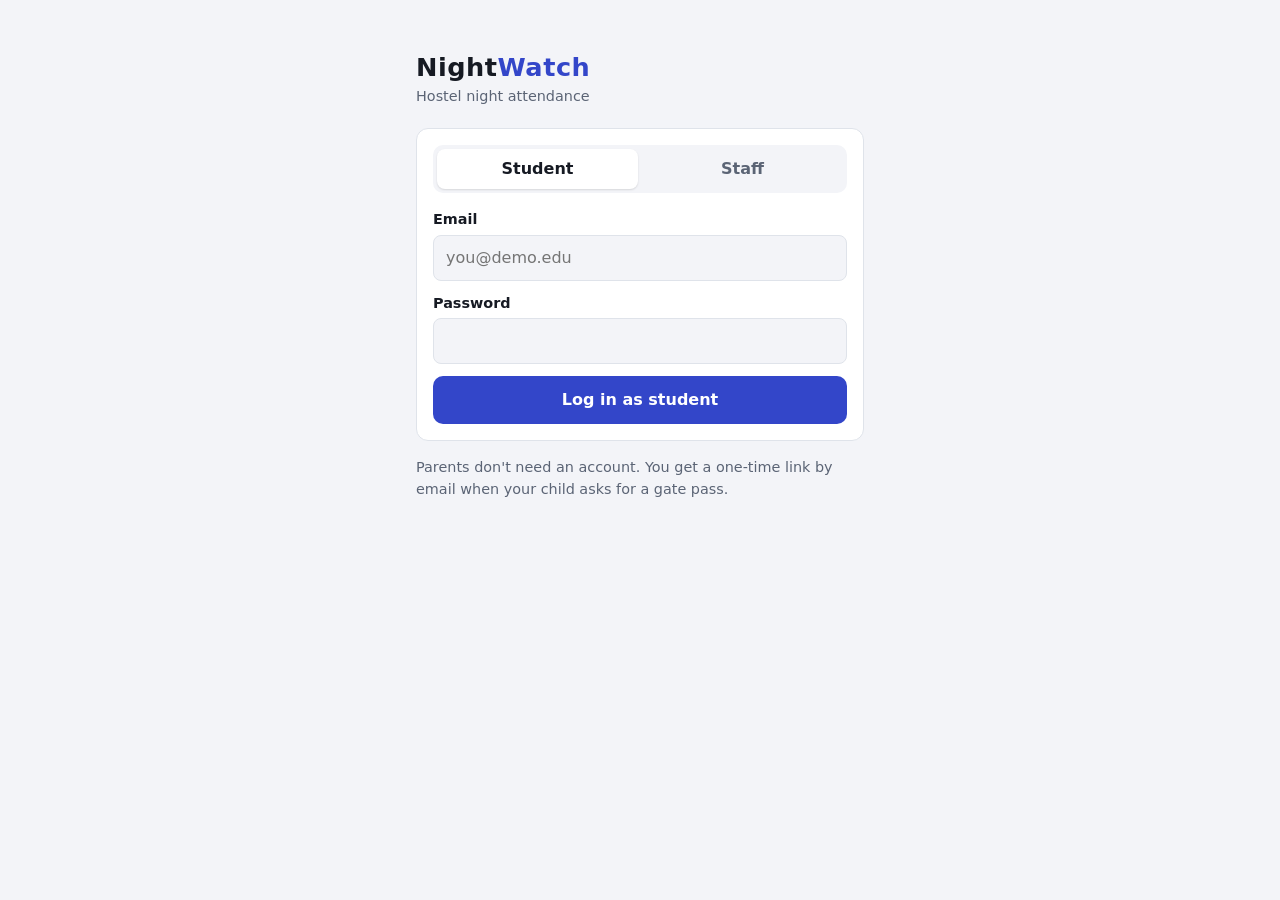
==== frontend/guard.html @ 0f548b11 "NightWatch: backend, all frontend pages, HTTPS phone demo - FastAPI backend with QR + Wi-Fi check-in" ====
<!doctype html>
<html lang="en">
<head>
  <meta charset="utf-8">
  <meta name="viewport" content="width=device-width, initial-scale=1">
  <title>NightWatch Guard</title>
  <link rel="icon" href="data:,">
  <link rel="stylesheet" href="styles.css">
</head>
<body>
<main class="wrap">
  <div class="topbar">
    <div>
      <div class="brand">Night<span>Watch</span></div>
      <div class="muted" id="who">&nbsp;</div>
    </div>
    <button class="btn secondary small" onclick="NW.logout()">Log out</button>
  </div>

  <section class="card">
    <h2>Reception screen</h2>
    <p class="muted">Open this on the reception display. It shows the check-in QR and changes it every 15 seconds.</p>
    <a class="btn" id="reception-link" href="reception.html">Open reception screen</a>
  </section>

  <section class="card">
    <div class="row" style="justify-content:space-between">
      <h2 style="margin:0">Approved gate passes today</h2>
      <button class="btn secondary small" id="refresh">Refresh</button>
    </div>
    <p class="muted" style="margin-top:8px">Only passes approved by both the parent and the warden appear here. Each pass is valid for today only.</p>
    <ul class="list" id="passes"><li class="muted">Loading…</li></ul>
  </section>
</main>

<script src="api.js"></script>
<script>
  const session = NW.requireLogin(["guard"]);
  document.getElementById("who").textContent = session.name;
  document.getElementById("reception-link").href = "reception.html?block=" + session.block_id;

  async function loadPasses() {
    const list = document.getElementById("passes");
    try {
      const passes = await NW.api(`/api/blocks/${session.block_id}/passes`);
      list.innerHTML = passes.length
        ? passes.map(p => `<li>
            <div><strong>${NW.esc(p.student)}</strong> · Room ${NW.esc(p.room)}
              <div class="muted">${NW.esc(p.reason)}</div></div>
            <span class="pill ok">Approved</span>
          </li>`).join("")
        : '<li class="muted">No approved passes for today.</li>';
    } catch (err) {
      list.innerHTML = `<li class="muted">${NW.esc(err.message)}</li>`;
    }
  }

  document.getElementById("refresh").addEventListener("click", loadPasses);
  setInterval(loadPasses, 60000);
  loadPasses();
</script>
</body>
</html>
---- frontend/styles.css ----
/* styles.css -- shared look for every NightWatch page. Mobile first. */
:root {
  --bg: #f3f4f8;
  --card: #ffffff;
  --text: #161a23;
  --muted: #5b6475;
  --line: #dfe3ea;
  --accent: #3346c9;
  --accent-text: #ffffff;
  --ok: #17754a;   --ok-bg: #e2f4ea;
  --warn: #8f5a00; --warn-bg: #fcf0d9;
  --bad: #b42318;  --bad-bg: #fdeae8;
  --radius: 12px;
  /* nightly report chart (checked for colour-blind separation) */
  --c-ontime: #17754a; --c-late: #d08a00; --c-absent: #b42318;
}
@media (prefers-color-scheme: dark) {
  :root {
    --bg: #0e1117;
    --card: #171b24;
    --text: #e8ebf2;
    --muted: #9aa3b5;
    --line: #2a3040;
    --accent: #8292ff;
    --accent-text: #0e1117;
    --ok: #5fd39a;   --ok-bg: #12291f;
    --warn: #f0b75a; --warn-bg: #2d2412;
    --bad: #ff8a80;  --bad-bg: #331a19;
    --c-ontime: #30a06a; --c-late: #b5841a; --c-absent: #e35a72;
  }
}

* { box-sizing: border-box; }
body {
  margin: 0;
  background: var(--bg);
  color: var(--text);
  font: 16px/1.5 system-ui, -apple-system, "Segoe UI", Roboto, sans-serif;
}
.wrap { max-width: 480px; margin: 0 auto; padding: 16px; }
h1, h2, h3 { line-height: 1.25; margin: 0 0 8px; }
h1 { font-size: 1.5rem; }
h2 { font-size: 1.1rem; }
p { margin: 0 0 12px; }
.muted { color: var(--muted); font-size: 0.9rem; }
.hidden { display: none !important; }

/* top bar with name + logout */
.topbar {
  display: flex; align-items: center; justify-content: space-between; gap: 12px;
  margin-bottom: 16px;
}
.brand { font-weight: 700; letter-spacing: 0.02em; }
.brand span { color: var(--accent); }

.card {
  background: var(--card);
  border: 1px solid var(--line);
  border-radius: var(--radius);
  padding: 16px;
  margin-bottom: 16px;
}

/* buttons */
.btn {
  display: inline-block; width: 100%;
  padding: 12px 16px; border: 0; border-radius: 10px;
  background: var(--accent); color: var(--accent-text);
  font: inherit; font-weight: 600; cursor: pointer;
  text-align: center; text-decoration: none;
}
.btn:disabled { opacity: 0.55; cursor: default; }
.btn.secondary { background: transparent; color: var(--text); border: 1px solid var(--line); }
.btn.small { width: auto; padding: 6px 12px; font-size: 0.9rem; }

/* form fields */
label { display: block; font-size: 0.9rem; font-weight: 600; margin-bottom: 4px; }
input, select, textarea {
  width: 100%; padding: 10px 12px; margin-bottom: 12px;
  border: 1px solid var(--line); border-radius: 8px;
  background: var(--bg); color: var(--text); font: inherit;
}
textarea { resize: vertical; min-height: 70px; }

/* Student / Staff tabs on the login page */
.tabs { display: flex; gap: 4px; padding: 4px; background: var(--bg); border-radius: 10px; margin-bottom: 16px; }
.tabs button {
  flex: 1; padding: 8px; border: 0; border-radius: 8px;
  background: transparent; color: var(--muted); font: inherit; font-weight: 600; cursor: pointer;
}
.tabs button.active { background: var(--card); color: var(--text); box-shadow: 0 1px 2px rgb(0 0 0 / 0.12); }

/* status pills */
.pill { display: inline-block; padding: 2px 10px; border-radius: 999px; font-size: 0.85rem; font-weight: 600; }
.pill.ok   { color: var(--ok);   background: var(--ok-bg); }
.pill.warn { color: var(--warn); background: var(--warn-bg); }
.pill.bad  { color: var(--bad);  background: var(--bad-bg); }
.pill.info { color: var(--muted); background: var(--bg); }

/* inline messages */
.msg { padding: 10px 12px; border-radius: 8px; margin-bottom: 12px; font-size: 0.95rem; }
.msg.error { color: var(--bad); background: var(--bad-bg); }
.msg.ok    { color: var(--ok);  background: var(--ok-bg); }
.msg.info  { color: var(--warn); background: var(--warn-bg); }

/* simple list rows */
.list { list-style: none; margin: 0; padding: 0; }
.list li {
  display: flex; justify-content: space-between; align-items: center; gap: 12px;
  padding: 10px 0; border-top: 1px solid var(--line);
}
.list li:first-child { border-top: 0; }

/* big status line on the student page */
.status-big { font-size: 1.35rem; font-weight: 700; margin: 4px 0 8px; }
#reader { width: 100%; border-radius: 10px; overflow: hidden; margin-bottom: 12px; }

/* wider pages for staff (laptop screens) */
.wrap.wide { max-width: 960px; }
.grid2 { display: grid; gap: 16px; grid-template-columns: 1fr; }
@media (min-width: 800px) { .grid2 { grid-template-columns: 1fr 1fr; } .grid2 > .card { margin-bottom: 0; } }
.row { display: flex; gap: 8px; align-items: center; flex-wrap: wrap; }
.row select, .row input { width: auto; margin: 0; }
.actions { display: flex; gap: 6px; flex-wrap: wrap; justify-content: flex-end; }
.btn.ok  { background: var(--ok);  color: var(--card); }
.btn.bad { background: var(--bad); color: var(--card); }

/* stat tiles (tonight's counts) */
.stats { display: grid; grid-template-columns: repeat(3, 1fr); gap: 8px; }
.stat { background: var(--bg); border-radius: 10px; padding: 10px; }
.stat b { display: block; font-size: 1.5rem; line-height: 1.2; }
.stat span { color: var(--muted); font-size: 0.8rem; }

/* nightly chart */
.chart-wrap { position: relative; }
.chart-wrap svg { display: block; width: 100%; height: auto; }
.legend { display: flex; gap: 16px; flex-wrap: wrap; font-size: 0.85rem; color: var(--muted); margin-bottom: 8px; }
.legend i { display: inline-block; width: 10px; height: 10px; border-radius: 2px; margin-right: 6px; vertical-align: -1px; }
.tooltip {
  position: absolute; pointer-events: none; z-index: 2;
  background: var(--card); border: 1px solid var(--line); border-radius: 8px;
  padding: 8px 10px; font-size: 0.85rem; box-shadow: 0 4px 12px rgb(0 0 0 / 0.15); white-space: nowrap;
}
table.data { width: 100%; border-collapse: collapse; font-size: 0.9rem; }
table.data th, table.data td { text-align: right; padding: 4px 8px; border-top: 1px solid var(--line); }
table.data th:first-child, table.data td:first-child { text-align: left; }
details summary { cursor: pointer; color: var(--muted); font-size: 0.9rem; margin-top: 8px; }
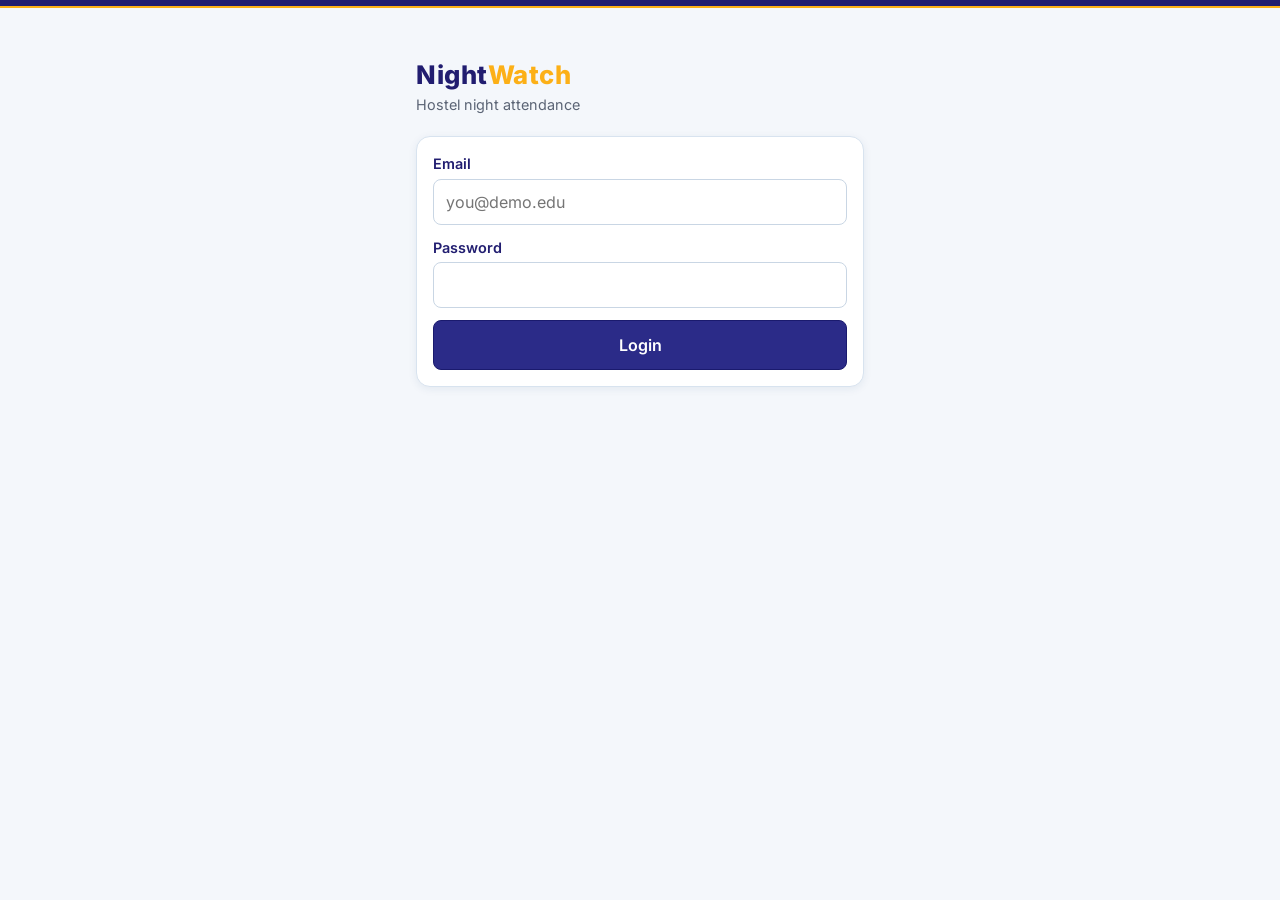
==== commit 4352f808: "Add ID card desk, change history, warden register and CSV downloads - scan.html: block reception des" ====
--- a/frontend/guard.html
+++ b/frontend/guard.html
@@ -24,6 +24,12 @@
   </section>
 
   <section class="card">
+    <h2>ID card check-in</h2>
+    <p class="muted">For students checking in with their university ID card: scan the barcode with this device's camera, or tap the card on a USB card reader.</p>
+    <a class="btn" id="scan-link" href="scan.html">Open ID desk</a>
+  </section>
+
+  <section class="card">
     <div class="row" style="justify-content:space-between">
       <h2 style="margin:0">Approved gate passes today</h2>
       <button class="btn secondary small" id="refresh">Refresh</button>
@@ -38,6 +44,7 @@
   const session = NW.requireLogin(["guard"]);
   document.getElementById("who").textContent = session.name;
   document.getElementById("reception-link").href = "reception.html?block=" + session.block_id;
+  document.getElementById("scan-link").href = "scan.html?block=" + session.block_id;
 
   async function loadPasses() {
     const list = document.getElementById("passes");
--- a/frontend/styles.css
+++ b/frontend/styles.css
@@ -1,33 +1,35 @@
-/* styles.css -- shared look for every NightWatch page. Mobile first. */
+/* styles.css -- shared look for every NightWatch page. Mobile first.
+   Colours, font and card style follow the BITS ERP Gateway (apps.bits-pilani.ac.in)
+   so NightWatch feels like part of the same family. The ERP is light-only, so we are too. */
+
+/* Inter, the ERP's font. Stored locally (vendor/) so the demo works without internet. */
+@font-face {
+  font-family: "Inter";
+  font-style: normal;
+  font-weight: 400 800;
+  font-display: swap;
+  src: url("vendor/inter-latin.woff2") format("woff2");
+}
+
 :root {
-  --bg: #f3f4f8;
+  color-scheme: light;
+  --bg: #f4f7fb;
   --card: #ffffff;
-  --text: #161a23;
+  --text: #111827;
   --muted: #5b6475;
-  --line: #dfe3ea;
-  --accent: #3346c9;
+  --line: #d8e3ef;
+  --navy: #211d70;          /* ERP headings + banner strip */
+  --gold: #fcb017;          /* ERP "Gateway" wordmark */
+  --accent: #2b2b88;        /* ERP buttons */
+  --accent-hover: #12124d;
   --accent-text: #ffffff;
-  --ok: #17754a;   --ok-bg: #e2f4ea;
-  --warn: #8f5a00; --warn-bg: #fcf0d9;
-  --bad: #b42318;  --bad-bg: #fdeae8;
-  --radius: 12px;
-  /* nightly report chart (checked for colour-blind separation) */
-  --c-ontime: #17754a; --c-late: #d08a00; --c-absent: #b42318;
-}
-@media (prefers-color-scheme: dark) {
-  :root {
-    --bg: #0e1117;
-    --card: #171b24;
-    --text: #e8ebf2;
-    --muted: #9aa3b5;
-    --line: #2a3040;
-    --accent: #8292ff;
-    --accent-text: #0e1117;
-    --ok: #5fd39a;   --ok-bg: #12291f;
-    --warn: #f0b75a; --warn-bg: #2d2412;
-    --bad: #ff8a80;  --bad-bg: #331a19;
-    --c-ontime: #30a06a; --c-late: #b5841a; --c-absent: #e35a72;
-  }
+  --tint: #f8fbff;          /* ERP tile background */
+  --ok: #2f7d3f;   --ok-bg: #dff5e3;
+  --warn: #8a6516; --warn-bg: #fff4dc;
+  --bad: #b3261e;  --bad-bg: #fdeaea;
+  --info: #2870b7; --info-bg: #e3f0ff;
+  --radius: 14px;
+  --shadow: 0 2px 8px rgba(30, 70, 110, 0.08);
 }
 
 * { box-sizing: border-box; }
@@ -35,12 +37,17 @@
   margin: 0;
   background: var(--bg);
   color: var(--text);
-  font: 16px/1.5 system-ui, -apple-system, "Segoe UI", Roboto, sans-serif;
+  font: 16px/1.5 "Inter", system-ui, -apple-system, "Segoe UI", Roboto, sans-serif;
+}
+/* navy strip across the top of every page, like the ERP's banner bar */
+body::before {
+  content: ""; display: block; height: 6px;
+  background: var(--navy); border-bottom: 2px solid var(--gold);
 }
 .wrap { max-width: 480px; margin: 0 auto; padding: 16px; }
-h1, h2, h3 { line-height: 1.25; margin: 0 0 8px; }
+h1, h2, h3 { line-height: 1.25; margin: 0 0 8px; color: var(--navy); font-weight: 700; }
 h1 { font-size: 1.5rem; }
-h2 { font-size: 1.1rem; }
+h2 { font-size: 1.05rem; font-weight: 600; }
 p { margin: 0 0 12px; }
 .muted { color: var(--muted); font-size: 0.9rem; }
 .hidden { display: none !important; }
@@ -48,15 +55,26 @@
 /* top bar with name + logout */
 .topbar {
   display: flex; align-items: center; justify-content: space-between; gap: 12px;
-  margin-bottom: 16px;
+  margin-bottom: 16px; padding: 12px 16px;
+  background: var(--card); border: 1px solid var(--line); border-radius: var(--radius);
+  box-shadow: var(--shadow);
 }
-.brand { font-weight: 700; letter-spacing: 0.02em; }
-.brand span { color: var(--accent); }
+/* home icon, added to the top bar by api.js */
+.home-btn {
+  flex-shrink: 0; display: grid; place-items: center; width: 40px; height: 40px;
+  border: 1px solid #b8c9dd; border-radius: 10px; color: var(--navy); background: var(--card);
+}
+.home-btn:hover { background: var(--info-bg); }
+.home-btn:focus-visible { outline: 3px solid var(--gold); outline-offset: 2px; }
+.home-btn + div { margin-right: auto; }   /* keeps name next to the icon, buttons on the right */
+.brand { font-weight: 800; font-size: 1.2rem; letter-spacing: 0.02em; color: var(--navy); }
+.brand span { color: var(--gold); }
 
 .card {
   background: var(--card);
   border: 1px solid var(--line);
   border-radius: var(--radius);
+  box-shadow: var(--shadow);
   padding: 16px;
   margin-bottom: 16px;
 }
@@ -64,38 +82,43 @@
 /* buttons */
 .btn {
   display: inline-block; width: 100%;
-  padding: 12px 16px; border: 0; border-radius: 10px;
+  padding: 12px 16px; border: 1px solid #1a1a6e; border-radius: 8px;
   background: var(--accent); color: var(--accent-text);
   font: inherit; font-weight: 600; cursor: pointer;
   text-align: center; text-decoration: none;
+  transition: background-color 0.15s ease;
 }
+.btn:hover:not(:disabled) { background: var(--accent-hover); }
+.btn:focus-visible { outline: 3px solid var(--gold); outline-offset: 2px; }
 .btn:disabled { opacity: 0.55; cursor: default; }
-.btn.secondary { background: transparent; color: var(--text); border: 1px solid var(--line); }
+.btn.secondary { background: var(--card); color: var(--navy); border-color: #b8c9dd; }
+.btn.secondary:hover:not(:disabled) { background: var(--info-bg); }
 .btn.small { width: auto; padding: 6px 12px; font-size: 0.9rem; }
 
 /* form fields */
-label { display: block; font-size: 0.9rem; font-weight: 600; margin-bottom: 4px; }
+label { display: block; font-size: 0.9rem; font-weight: 600; margin-bottom: 4px; color: var(--navy); }
 input, select, textarea {
   width: 100%; padding: 10px 12px; margin-bottom: 12px;
-  border: 1px solid var(--line); border-radius: 8px;
-  background: var(--bg); color: var(--text); font: inherit;
+  border: 1px solid #c9d6e4; border-radius: 8px;
+  background: var(--card); color: var(--text); font: inherit;
+}
+input:focus, select:focus, textarea:focus {
+  outline: none; border-color: var(--accent); box-shadow: 0 0 0 3px rgba(43, 43, 136, 0.15);
 }
 textarea { resize: vertical; min-height: 70px; }
-
-/* Student / Staff tabs on the login page */
-.tabs { display: flex; gap: 4px; padding: 4px; background: var(--bg); border-radius: 10px; margin-bottom: 16px; }
-.tabs button {
-  flex: 1; padding: 8px; border: 0; border-radius: 8px;
-  background: transparent; color: var(--muted); font: inherit; font-weight: 600; cursor: pointer;
+/* iPhone Safari draws date boxes wider than their container unless told not to */
+input[type="date"] {
+  -webkit-appearance: none; appearance: none;
+  display: block; min-width: 0; max-width: 100%; min-height: 44px;
 }
-.tabs button.active { background: var(--card); color: var(--text); box-shadow: 0 1px 2px rgb(0 0 0 / 0.12); }
+input[type="date"]::-webkit-date-and-time-value { text-align: left; }
 
 /* status pills */
 .pill { display: inline-block; padding: 2px 10px; border-radius: 999px; font-size: 0.85rem; font-weight: 600; }
 .pill.ok   { color: var(--ok);   background: var(--ok-bg); }
 .pill.warn { color: var(--warn); background: var(--warn-bg); }
 .pill.bad  { color: var(--bad);  background: var(--bad-bg); }
-.pill.info { color: var(--muted); background: var(--bg); }
+.pill.info { color: var(--info); background: var(--info-bg); }
 
 /* inline messages */
 .msg { padding: 10px 12px; border-radius: 8px; margin-bottom: 12px; font-size: 0.95rem; }
@@ -107,12 +130,12 @@
 .list { list-style: none; margin: 0; padding: 0; }
 .list li {
   display: flex; justify-content: space-between; align-items: center; gap: 12px;
-  padding: 10px 0; border-top: 1px solid var(--line);
+  padding: 10px 0; border-top: 1px solid #e9edf2;
 }
 .list li:first-child { border-top: 0; }
 
 /* big status line on the student page */
-.status-big { font-size: 1.35rem; font-weight: 700; margin: 4px 0 8px; }
+.status-big { font-size: 1.35rem; font-weight: 700; margin: 4px 0 8px; color: var(--navy); }
 #reader { width: 100%; border-radius: 10px; overflow: hidden; margin-bottom: 12px; }
 
 /* wider pages for staff (laptop screens) */
@@ -122,26 +145,40 @@
 .row { display: flex; gap: 8px; align-items: center; flex-wrap: wrap; }
 .row select, .row input { width: auto; margin: 0; }
 .actions { display: flex; gap: 6px; flex-wrap: wrap; justify-content: flex-end; }
-.btn.ok  { background: var(--ok);  color: var(--card); }
-.btn.bad { background: var(--bad); color: var(--card); }
+.btn.ok  { background: var(--ok);  border-color: var(--ok);  color: #fff; }
+.btn.bad { background: var(--bad); border-color: var(--bad); color: #fff; }
+.btn.ok:hover:not(:disabled)  { background: #1f5c2c; }
+.btn.bad:hover:not(:disabled) { background: #8c1d17; }
 
 /* stat tiles (tonight's counts) */
 .stats { display: grid; grid-template-columns: repeat(3, 1fr); gap: 8px; }
-.stat { background: var(--bg); border-radius: 10px; padding: 10px; }
-.stat b { display: block; font-size: 1.5rem; line-height: 1.2; }
+.stat { background: var(--tint); border: 1px solid #d5e2f0; border-radius: 10px; padding: 10px; }
+.stat b { display: block; font-size: 1.5rem; line-height: 1.2; color: var(--navy); }
 .stat span { color: var(--muted); font-size: 0.8rem; }
 
-/* nightly chart */
-.chart-wrap { position: relative; }
-.chart-wrap svg { display: block; width: 100%; height: auto; }
-.legend { display: flex; gap: 16px; flex-wrap: wrap; font-size: 0.85rem; color: var(--muted); margin-bottom: 8px; }
-.legend i { display: inline-block; width: 10px; height: 10px; border-radius: 2px; margin-right: 6px; vertical-align: -1px; }
-.tooltip {
-  position: absolute; pointer-events: none; z-index: 2;
-  background: var(--card); border: 1px solid var(--line); border-radius: 8px;
-  padding: 8px 10px; font-size: 0.85rem; box-shadow: 0 4px 12px rgb(0 0 0 / 0.15); white-space: nowrap;
+/* nightly report table */
+/* card that opens and closes when you click its title (the 14-night table) */
+.dropdown > summary {
+  display: flex; align-items: center; justify-content: space-between; gap: 12px;
+  list-style: none; cursor: pointer; user-select: none;
 }
+.dropdown > summary::-webkit-details-marker { display: none; }
+.dropdown > summary h2 { margin: 0; }
+.dropdown .chevron {
+  flex-shrink: 0; color: var(--navy); padding: 2px;
+  border: 1px solid #b8c9dd; border-radius: 8px; width: 30px; height: 30px;
+  transition: transform 0.2s ease;
+}
+.dropdown[open] .chevron { transform: rotate(180deg); }
+.dropdown > summary:focus-visible { outline: 3px solid var(--gold); outline-offset: 4px; border-radius: 6px; }
 table.data { width: 100%; border-collapse: collapse; font-size: 0.9rem; }
-table.data th, table.data td { text-align: right; padding: 4px 8px; border-top: 1px solid var(--line); }
+table.data th, table.data td { text-align: right; padding: 8px; border-top: 1px solid var(--line); }
+table.data th { color: var(--navy); font-weight: 600; }
 table.data th:first-child, table.data td:first-child { text-align: left; }
-details summary { cursor: pointer; color: var(--muted); font-size: 0.9rem; margin-top: 8px; }
+/* register + change history: text columns, left-aligned; wide tables scroll inside the card on phones */
+table.data.text { min-width: 600px; }
+table.data.text th, table.data.text td { text-align: left; vertical-align: top; }
+table.data .pill { white-space: nowrap; }
+.table-scroll { overflow-x: auto; margin-top: 8px; }
+.card-head { display: flex; gap: 8px; align-items: center; justify-content: space-between; flex-wrap: wrap; }
+.card-head h2 { margin: 0; }
